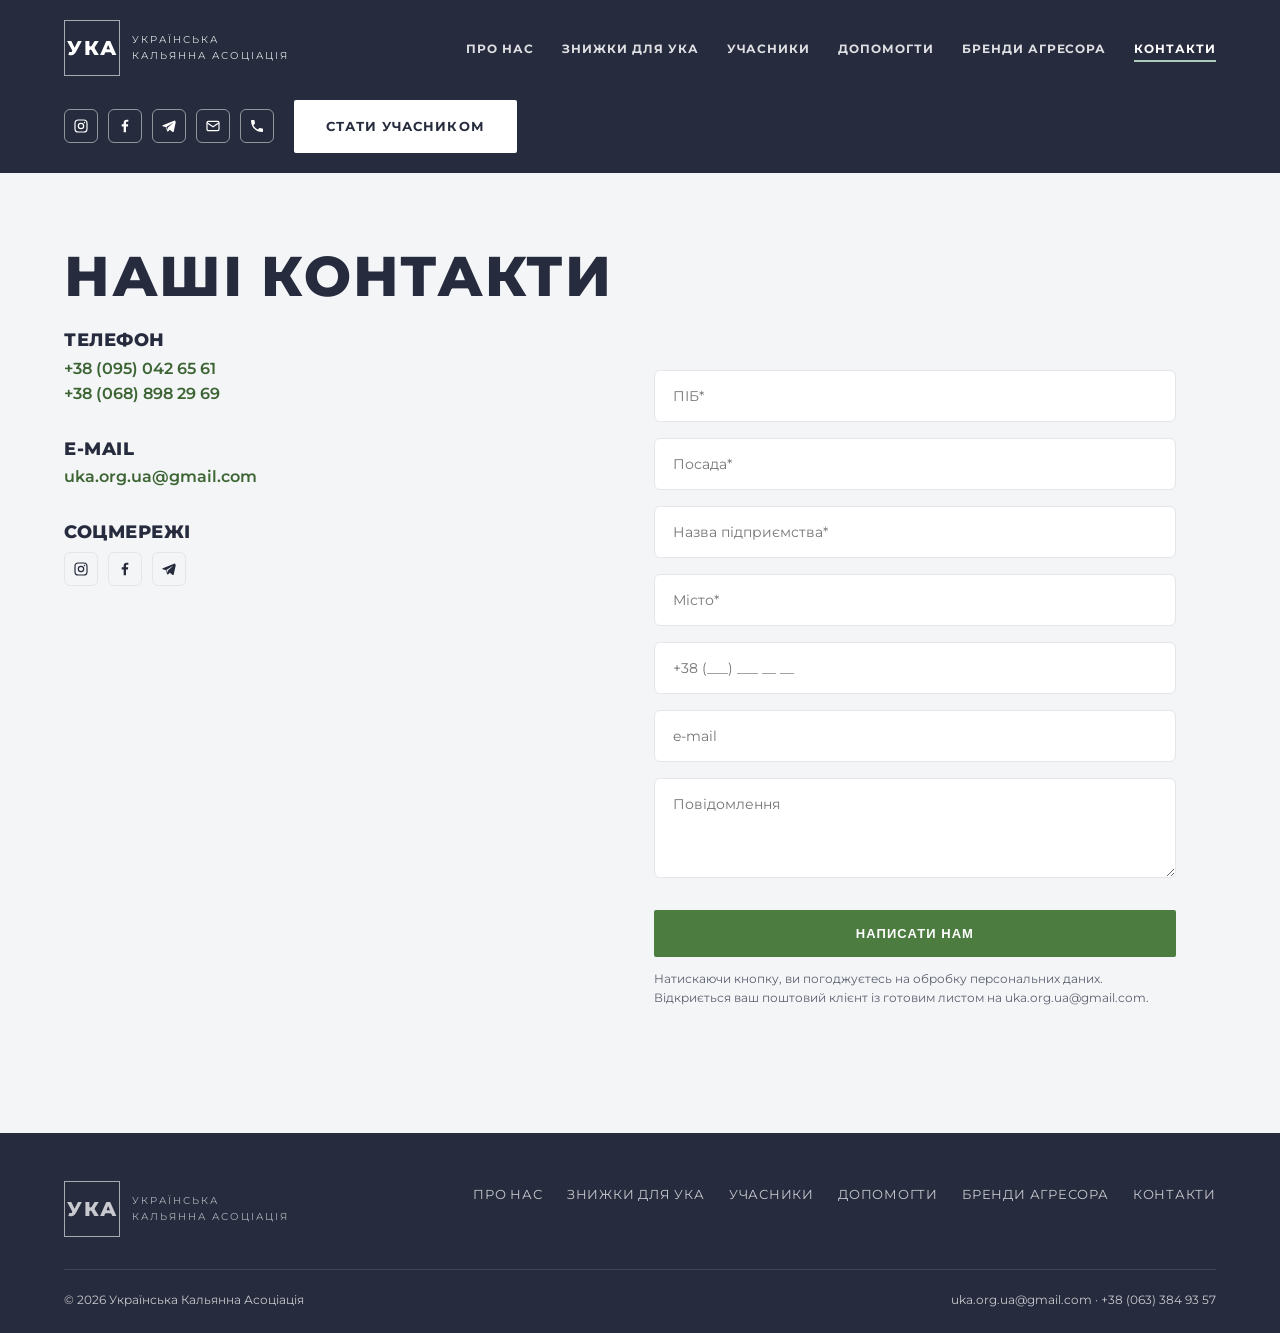
==== contact.html @ a98509ee "Initial commit: УКА site (HTML/CSS/JS)" ====
<!DOCTYPE html>
<html lang="uk">
<head>
<meta charset="UTF-8">
<meta name="viewport" content="width=device-width, initial-scale=1.0">
<title>Контакти — УКА</title>
<link rel="icon" href="assets/img/favicon.svg">
<link rel="preconnect" href="https://fonts.googleapis.com">
<link href="https://fonts.googleapis.com/css2?family=Montserrat:wght@500;700;800&display=swap" rel="stylesheet">
<link rel="stylesheet" href="assets/css/style.css">
</head>
<body>

<header class="site-header header-green">
  <div class="container header-inner">
    <a href="index.html" class="logo">
      <span class="logo-mark">УКА</span>
      <span class="logo-text">українська<br>кальянна асоціація</span>
    </a>
    <nav class="main-nav">
      <ul>
        <li><a href="about.html">Про нас</a></li>
        <li><a href="partners.html">Знижки для УКА</a></li>
        <li><a href="members.html">Учасники</a></li>
        <li><a href="donate.html">Допомогти</a></li>
        <li><a href="brands.html">Бренди агресора</a></li>
        <li><a href="contact.html">Контакти</a></li>
      </ul>
    </nav>
    <div class="header-actions">
      <ul class="socials">
        <li><a href="https://www.instagram.com/uka.co.ua/" target="_blank" rel="noopener" aria-label="Instagram"><svg viewBox="0 0 24 24" fill="none" stroke="currentColor" stroke-width="1.8"><rect x="3" y="3" width="18" height="18" rx="5"/><circle cx="12" cy="12" r="4"/><circle cx="17.3" cy="6.7" r="1" fill="currentColor" stroke="none"/></svg></a></li>
        <li><a href="https://www.facebook.com/profile.php?id=100087682536276" target="_blank" rel="noopener" aria-label="Facebook"><svg viewBox="0 0 24 24" fill="currentColor"><path d="M13.5 21.5v-8.6h2.9l.4-3.4h-3.3V7.3c0-1 .3-1.6 1.7-1.6h1.8V2.7c-.3 0-1.4-.1-2.6-.1-2.6 0-4.4 1.6-4.4 4.5v2.4H7.1v3.4h2.9v8.6h3.5z"/></svg></a></li>
        <li><a href="https://t.me/uka_org" target="_blank" rel="noopener" aria-label="Telegram"><svg viewBox="0 0 24 24" fill="currentColor"><path d="M21.4 3.4 2.8 10.8c-1.2.5-1.2 1.2-.2 1.5l4.8 1.5 1.8 5.6c.2.6.5.8.9.8.4 0 .6-.2.9-.5l2.1-2 4.4 3.2c.8.5 1.4.2 1.6-.7l3-14c.3-1.2-.5-1.7-1.7-1.3ZM8 13.5l9-5.7c.4-.3.8-.1.5.2l-7.4 6.6-.3 3.2z"/></svg></a></li>
        <li><a href="mailto:uka.org.ua@gmail.com" aria-label="Email"><svg viewBox="0 0 24 24" fill="none" stroke="currentColor" stroke-width="1.8"><rect x="3" y="5" width="18" height="14" rx="2"/><path d="M3 7l9 6 9-6"/></svg></a></li>
        <li><a href="tel:+380633849357" aria-label="Телефон"><svg viewBox="0 0 24 24" fill="currentColor"><path d="M6.6 10.8c1.4 2.8 3.8 5.1 6.6 6.6l2.2-2.2c.3-.3.7-.4 1-.2 1.1.4 2.3.6 3.6.6.6 0 1 .4 1 1V20c0 .6-.4 1-1 1C10.5 21 3 13.5 3 4c0-.6.4-1 1-1h3.4c.6 0 1 .4 1 1 0 1.3.2 2.5.6 3.6.1.4 0 .8-.3 1L6.6 10.8Z"/></svg></a></li>
      </ul>
      <a href="become-member.html" class="btn btn-white">Стати учасником</a>
      <button class="nav-toggle" aria-label="Меню">☰</button>
    </div>
  </div>
</header>

<section class="section-alt">
  <div class="container">
    <h1>Наші контакти</h1>
    <div class="contact-grid">
      <div class="contact-info">
        <div class="block">
          <h3>Телефон</h3>
          <p><a href="tel:+380950426561">+38 (095) 042 65 61</a><br><a href="tel:+380688982969">+38 (068) 898 29 69</a></p>
        </div>
        <div class="block">
          <h3>E-mail</h3>
          <p><a href="mailto:uka.org.ua@gmail.com">uka.org.ua@gmail.com</a></p>
        </div>
        <div class="block">
          <h3>Соцмережі</h3>
          <ul class="socials" style="margin-top:8px;">
            <li><a href="https://www.instagram.com/uka.co.ua/" target="_blank" rel="noopener" aria-label="Instagram" style="border-color:var(--border); color:var(--text);"><svg viewBox="0 0 24 24" fill="none" stroke="currentColor" stroke-width="1.8"><rect x="3" y="3" width="18" height="18" rx="5"/><circle cx="12" cy="12" r="4"/><circle cx="17.3" cy="6.7" r="1" fill="currentColor" stroke="none"/></svg></a></li>
            <li><a href="https://www.facebook.com/profile.php?id=100087682536276" target="_blank" rel="noopener" aria-label="Facebook" style="border-color:var(--border); color:var(--text);"><svg viewBox="0 0 24 24" fill="currentColor"><path d="M13.5 21.5v-8.6h2.9l.4-3.4h-3.3V7.3c0-1 .3-1.6 1.7-1.6h1.8V2.7c-.3 0-1.4-.1-2.6-.1-2.6 0-4.4 1.6-4.4 4.5v2.4H7.1v3.4h2.9v8.6h3.5z"/></svg></a></li>
            <li><a href="https://t.me/uka_org" target="_blank" rel="noopener" aria-label="Telegram" style="border-color:var(--border); color:var(--text);"><svg viewBox="0 0 24 24" fill="currentColor"><path d="M21.4 3.4 2.8 10.8c-1.2.5-1.2 1.2-.2 1.5l4.8 1.5 1.8 5.6c.2.6.5.8.9.8.4 0 .6-.2.9-.5l2.1-2 4.4 3.2c.8.5 1.4.2 1.6-.7l3-14c.3-1.2-.5-1.7-1.7-1.3ZM8 13.5l9-5.7c.4-.3.8-.1.5.2l-7.4 6.6-.3 3.2z"/></svg></a></li>
          </ul>
        </div>
      </div>

      <div class="contact-form">
        <form id="contact-form">
          <div class="field"><input type="text" name="fullname" placeholder="ПІБ*" required></div>
          <div class="field"><input type="text" name="position" placeholder="Посада*" required></div>
          <div class="field"><input type="text" name="company" placeholder="Назва підприємства*" required></div>
          <div class="field"><input type="text" name="city" placeholder="Місто*" required></div>
          <div class="field"><input type="tel" name="phone" id="phone" placeholder="+38 (___) ___ __ __" inputmode="tel" autocomplete="tel" maxlength="19" required></div>
          <div class="field"><input type="email" name="email" placeholder="e-mail"></div>
          <div class="field"><textarea name="message" placeholder="Повідомлення"></textarea></div>
          <button type="submit" class="btn">Написати нам</button>
          <p class="form-note">Натискаючи кнопку, ви погоджуєтесь на обробку персональних даних. Відкриється ваш поштовий клієнт із готовим листом на uka.org.ua@gmail.com.</p>
        </form>
        <div class="form-success">Ваш поштовий клієнт відкрився з готовим листом на <strong>uka.org.ua@gmail.com</strong> — залишилось натиснути «Надіслати».</div>
      </div>
    </div>
  </div>
</section>

<footer class="site-footer">
  <div class="container">
    <div class="footer-top">
      <div class="logo">
        <span class="logo-mark">УКА</span>
        <span class="logo-text">українська<br>кальянна асоціація</span>
      </div>
      <nav class="footer-nav">
        <ul>
          <li><a href="about.html">Про нас</a></li>
          <li><a href="partners.html">Знижки для УКА</a></li>
          <li><a href="members.html">Учасники</a></li>
          <li><a href="donate.html">Допомогти</a></li>
          <li><a href="brands.html">Бренди агресора</a></li>
          <li><a href="contact.html">Контакти</a></li>
        </ul>
      </nav>
    </div>
    <div class="footer-bottom">
      <span>© <span id="year"></span> Українська Кальянна Асоціація</span>
      <span>uka.org.ua@gmail.com · +38 (063) 384 93 57</span>
    </div>
  </div>
</footer>

<script src="assets/js/main.js"></script>
</body>
</html>
---- assets/css/style.css ----
/* ===== Design tokens ===== */
:root {
  --navy: #262b3d;
  --navy-soft: #3a4058;
  --green: #4c7c40;
  --green-dark: #3d6534;
  --mint: #a9cbb7;
  --mint-dark: #8fb89f;
  --bg: #ffffff;
  --bg-alt: #f4f5f7;
  --text: #262b3d;
  --text-muted: #5b5f6e;
  --border: #e4e6ea;
  --white: #ffffff;
  --font: 'Montserrat', 'Segoe UI', Arial, sans-serif;
  --container: 1200px;
}

* { box-sizing: border-box; }
html { scroll-behavior: smooth; }

body {
  margin: 0;
  font-family: var(--font);
  color: var(--text);
  background: var(--bg);
  line-height: 1.6;
}

img { max-width: 100%; display: block; }
a { color: inherit; text-decoration: none; }
ul { list-style: none; margin: 0; padding: 0; }

.container {
  max-width: var(--container);
  margin: 0 auto;
  padding: 0 24px;
}

h1, h2, h3, h4 {
  font-weight: 800;
  text-transform: uppercase;
  letter-spacing: 0.03em;
  margin: 0 0 20px;
  line-height: 1.2;
}

h1 { font-size: clamp(32px, 5vw, 56px); }
h2 { font-size: clamp(24px, 3vw, 34px); }
h3 { font-size: 18px; }

p { color: var(--text-muted); margin: 0 0 16px; }

.eyebrow {
  text-transform: uppercase;
  letter-spacing: 0.15em;
  font-size: 13px;
  font-weight: 700;
  color: var(--mint-dark);
}

/* ===== Buttons ===== */
.btn {
  display: inline-flex;
  align-items: center;
  justify-content: center;
  gap: 8px;
  padding: 16px 32px;
  font-weight: 700;
  text-transform: uppercase;
  letter-spacing: 0.08em;
  font-size: 13px;
  border-radius: 2px;
  border: none;
  cursor: pointer;
  transition: transform 0.15s ease, background 0.15s ease, color 0.15s ease;
}
.btn-mint { background: var(--mint); color: var(--navy); }
.btn-mint:hover { background: var(--mint-dark); }
.btn-white { background: var(--white); color: var(--navy); }
.btn-white:hover { transform: translateY(-2px); }
.btn-outline { background: transparent; color: var(--white); border: 1px solid rgba(255,255,255,0.5); }
.btn-outline:hover { background: rgba(255,255,255,0.1); }

/* ===== Header ===== */
.site-header {
  background: var(--navy);
  color: var(--white);
  padding: 20px 0;
  position: relative;
  z-index: 100;
}
.site-header.header-green { background: var(--navy); }

.header-inner {
  display: flex;
  align-items: center;
  justify-content: space-between;
  gap: 24px;
  flex-wrap: wrap;
}

.logo {
  display: flex;
  align-items: center;
  gap: 12px;
  flex-shrink: 0;
}
.logo-mark {
  width: 56px;
  height: 56px;
  border: 1px solid rgba(255,255,255,0.6);
  display: flex;
  align-items: center;
  justify-content: center;
  font-weight: 800;
  font-size: 20px;
  letter-spacing: 2px;
}
.logo-text {
  font-size: 10px;
  letter-spacing: 0.2em;
  text-transform: uppercase;
  line-height: 1.6;
  opacity: 0.85;
}

.main-nav ul {
  display: flex;
  flex-wrap: wrap;
  gap: 20px 28px;
}
.main-nav a {
  font-size: 12px;
  font-weight: 700;
  text-transform: uppercase;
  letter-spacing: 0.08em;
  opacity: 0.85;
  transition: opacity 0.15s ease;
}
.main-nav a:hover,
.main-nav a.active { opacity: 1; border-bottom: 2px solid var(--mint); padding-bottom: 4px; }

.header-actions {
  display: flex;
  align-items: center;
  gap: 20px;
}

.socials {
  display: flex;
  gap: 10px;
}
.socials a {
  width: 34px;
  height: 34px;
  border: 1px solid rgba(255,255,255,0.5);
  border-radius: 6px;
  display: flex;
  align-items: center;
  justify-content: center;
  font-size: 14px;
  transition: background 0.15s ease;
}
.socials a:hover { background: rgba(255,255,255,0.15); }
.socials a svg { width: 16px; height: 16px; }

.nav-toggle {
  display: none;
  background: none;
  border: 1px solid rgba(255,255,255,0.5);
  color: var(--white);
  width: 42px;
  height: 42px;
  border-radius: 6px;
  font-size: 18px;
  cursor: pointer;
}

/* ===== Hero ===== */
.hero {
  background: var(--navy);
  color: var(--white);
  padding: 100px 0 130px;
  text-align: center;
}
.hero h1 { color: var(--white); margin-bottom: 40px; }
.page-hero {
  background: var(--green);
  color: var(--white);
  padding: 60px 0 80px;
}
.page-hero h1 { color: var(--white); margin: 0; }

/* ===== Sections ===== */
section { padding: 70px 0; }
.section-alt { background: var(--bg-alt); }
.section-narrow { max-width: 860px; }

.lead {
  font-size: 18px;
  color: var(--text-muted);
  max-width: 760px;
}

/* ===== Goals grid ===== */
.goals-grid {
  display: grid;
  grid-template-columns: repeat(auto-fit, minmax(240px, 1fr));
  gap: 32px;
  margin-top: 40px;
}
.goal-card {
  padding: 28px;
  border: 1px solid var(--border);
  border-radius: 8px;
  background: var(--white);
}
.goal-card h3 { color: var(--green-dark); margin-bottom: 12px; }
.goal-card p { margin: 0; font-size: 14px; }

/* ===== Accordion ===== */
.accordion-item {
  border-bottom: 1px solid var(--border);
}
.accordion-trigger {
  width: 100%;
  background: none;
  border: none;
  text-align: left;
  padding: 24px 0;
  display: flex;
  justify-content: space-between;
  align-items: center;
  font-family: var(--font);
  font-weight: 800;
  text-transform: uppercase;
  letter-spacing: 0.03em;
  font-size: 18px;
  cursor: pointer;
  color: var(--text);
}
.accordion-trigger .chevron { transition: transform 0.2s ease; font-size: 14px; }
.accordion-item.open .chevron { transform: rotate(180deg); }
.accordion-panel {
  max-height: 0;
  overflow: hidden;
  transition: max-height 0.3s ease;
}
.accordion-panel-inner { padding-bottom: 28px; }
.accordion-panel-inner p { white-space: pre-line; }

/* ===== Partner / member lists ===== */
.partner-category { margin-bottom: 48px; }
.partner-category h2 { color: var(--green-dark); }
.partner-grid {
  display: grid;
  grid-template-columns: repeat(auto-fill, minmax(240px, 1fr));
  gap: 20px;
  margin-top: 24px;
}
.partner-card {
  padding: 20px;
  border: 1px solid var(--border);
  border-radius: 8px;
  display: flex;
  flex-direction: column;
  align-items: flex-start;
}
.partner-logo {
  max-height: 40px;
  max-width: 100%;
  width: auto;
  object-fit: contain;
  margin-bottom: 14px;
}
.partner-card .name { font-weight: 700; margin-bottom: 4px; }
.partner-card .desc { font-size: 13px; color: var(--text-muted); margin: 0; }

/* ===== Brands table ===== */
.brands-toolbar {
  display: flex;
  gap: 16px;
  flex-wrap: wrap;
  align-items: center;
  margin: 32px 0;
}
.brands-toolbar input {
  flex: 1;
  min-width: 220px;
  padding: 14px 18px;
  border: 1px solid var(--border);
  border-radius: 6px;
  font-family: var(--font);
  font-size: 14px;
}
.brands-count { font-size: 13px; color: var(--text-muted); }

.brands-table-wrap {
  overflow-x: auto;
  border: 1px solid var(--border);
  border-radius: 8px;
}
table.brands-table {
  width: 100%;
  border-collapse: collapse;
  font-size: 14px;
}
.brands-table th {
  text-align: left;
  background: var(--bg-alt);
  padding: 14px 18px;
  text-transform: uppercase;
  font-size: 11px;
  letter-spacing: 0.08em;
  color: var(--text-muted);
  white-space: nowrap;
}
.brands-table td {
  padding: 12px 18px;
  border-top: 1px solid var(--border);
  vertical-align: top;
}
.brands-table tr:hover td { background: var(--bg-alt); }
.brands-table a { color: var(--green-dark); word-break: break-all; }

/* ===== Donate / bank block ===== */
.bank-card {
  background: var(--bg-alt);
  border-radius: 12px;
  padding: 32px;
  margin-top: 24px;
}
.bank-card dl { margin: 0; }
.bank-card dt {
  font-size: 12px;
  text-transform: uppercase;
  letter-spacing: 0.08em;
  color: var(--text-muted);
  margin-top: 18px;
}
.bank-card dt:first-child { margin-top: 0; }
.bank-card dd { margin: 4px 0 0; font-weight: 600; }

/* ===== Contact ===== */
.contact-grid {
  display: grid;
  grid-template-columns: 1fr 1.2fr;
  gap: 48px;
  align-items: start;
}
.contact-info h3 { margin-bottom: 4px; }
.contact-info .block { margin-bottom: 32px; }
.contact-info a { color: var(--green-dark); font-weight: 600; }

.contact-form {
  background: var(--bg-alt);
  border-radius: 12px;
  padding: 40px;
}
.contact-form .field {
  margin-bottom: 16px;
}
.field-hint {
  display: block;
  font-size: 12px;
  color: var(--text-muted);
  margin-top: 6px;
}
.contact-form input,
.contact-form textarea {
  width: 100%;
  padding: 16px 18px;
  border: 1px solid var(--border);
  border-radius: 6px;
  font-family: var(--font);
  font-size: 14px;
  background: var(--white);
}
.contact-form textarea { resize: vertical; min-height: 100px; }
.contact-form button { width: 100%; margin-top: 8px; background: var(--green); color: var(--white); }
.contact-form button:hover { background: var(--green-dark); }
.form-note { font-size: 12px; color: var(--text-muted); margin-top: 12px; }
.form-success {
  display: none;
  background: var(--green);
  color: var(--white);
  padding: 20px;
  border-radius: 8px;
  margin-top: 16px;
  font-weight: 600;
}
.form-success.visible { display: block; }

/* ===== Membership terms ===== */
.terms-box {
  background: var(--bg-alt);
  border-left: 4px solid var(--green);
  padding: 28px 32px;
  border-radius: 4px;
  margin: 24px 0 32px;
}

/* ===== Footer ===== */
.site-footer {
  background: var(--navy);
  color: rgba(255,255,255,0.75);
  padding: 48px 0 24px;
}
.footer-top {
  display: flex;
  justify-content: space-between;
  flex-wrap: wrap;
  gap: 32px;
  padding-bottom: 32px;
  border-bottom: 1px solid rgba(255,255,255,0.12);
}
.footer-nav ul { display: flex; flex-wrap: wrap; gap: 16px 24px; }
.footer-nav a { font-size: 13px; text-transform: uppercase; letter-spacing: 0.06em; }
.footer-bottom {
  display: flex;
  justify-content: space-between;
  align-items: center;
  flex-wrap: wrap;
  gap: 12px;
  padding-top: 20px;
  font-size: 12px;
}

/* ===== Responsive ===== */
@media (max-width: 900px) {
  .main-nav, .header-actions .socials { display: none; }
  .nav-toggle { display: flex; align-items: center; justify-content: center; }
  .site-header.nav-open .main-nav {
    display: block;
    width: 100%;
    order: 3;
  }
  .site-header.nav-open .main-nav ul { flex-direction: column; gap: 16px; padding-top: 20px; }
  .contact-grid { grid-template-columns: 1fr; }
}

@media (max-width: 600px) {
  .hero { padding: 70px 0 90px; }
  section { padding: 48px 0; }
}
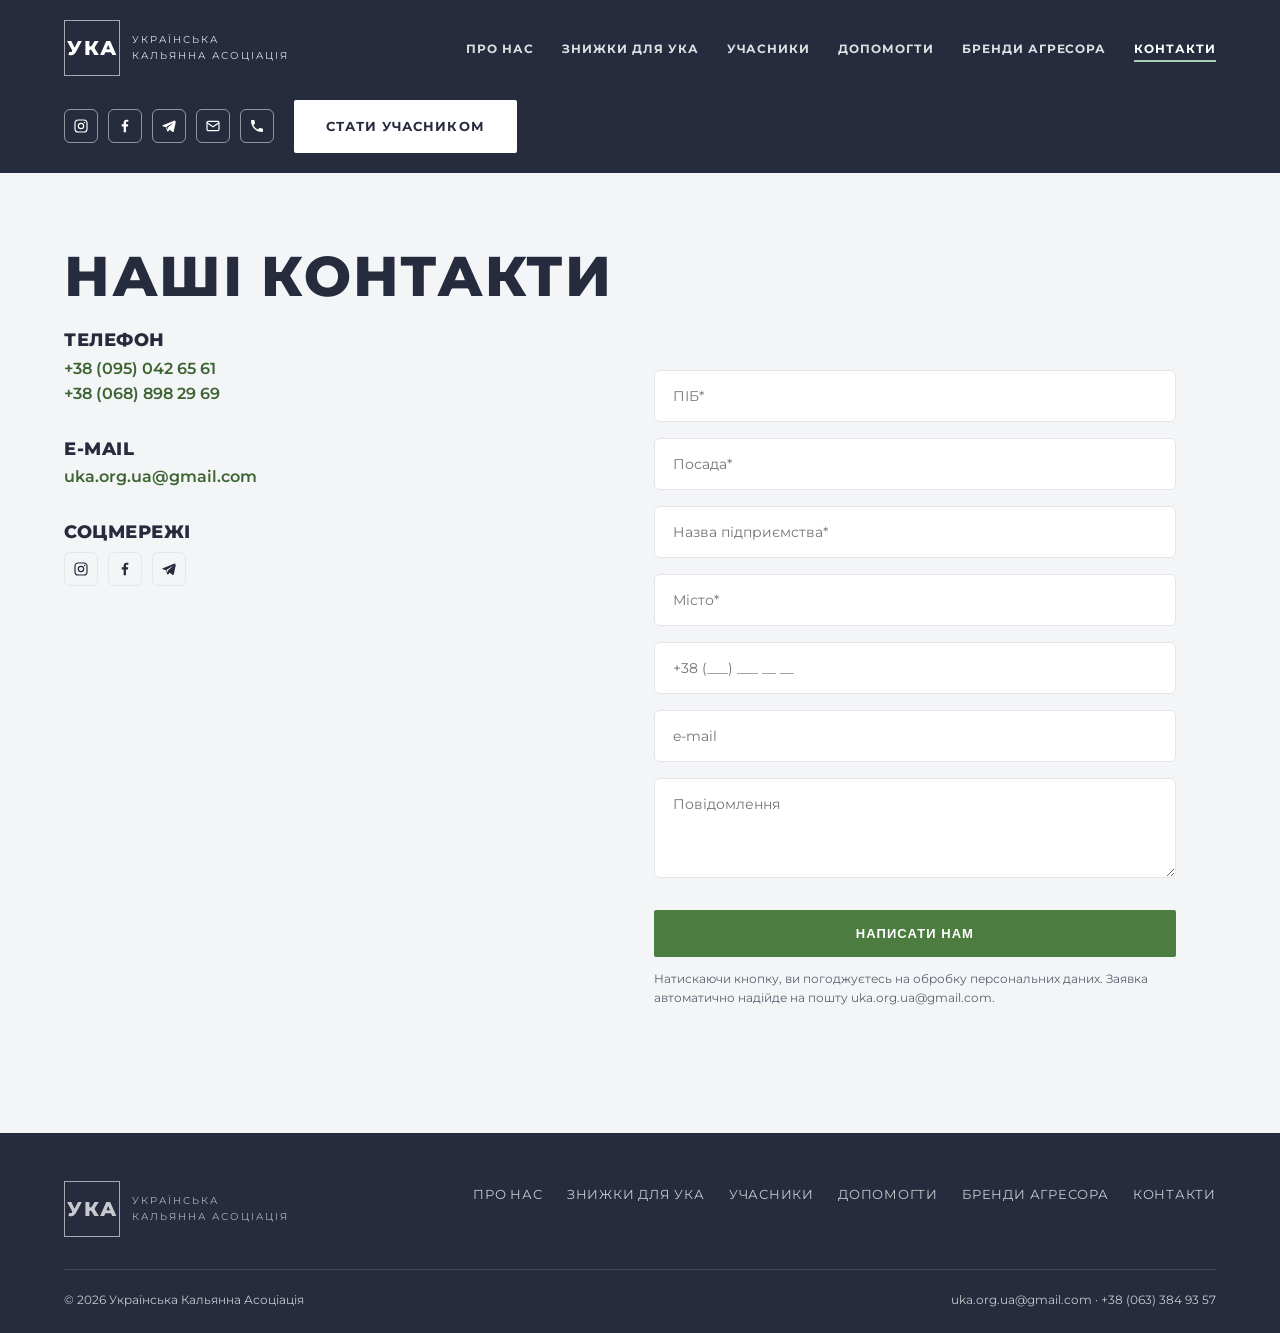
==== commit 82f555a5: "Send contact form via Cloudflare Email Routing Worker, with mailto fallback" ====
--- a/contact.html
+++ b/contact.html
@@ -74,9 +74,9 @@
           <div class="field"><input type="email" name="email" placeholder="e-mail"></div>
           <div class="field"><textarea name="message" placeholder="Повідомлення"></textarea></div>
           <button type="submit" class="btn">Написати нам</button>
-          <p class="form-note">Натискаючи кнопку, ви погоджуєтесь на обробку персональних даних. Відкриється ваш поштовий клієнт із готовим листом на uka.org.ua@gmail.com.</p>
+          <p class="form-note">Натискаючи кнопку, ви погоджуєтесь на обробку персональних даних. Заявка автоматично надійде на пошту uka.org.ua@gmail.com.</p>
         </form>
-        <div class="form-success">Ваш поштовий клієнт відкрився з готовим листом на <strong>uka.org.ua@gmail.com</strong> — залишилось натиснути «Надіслати».</div>
+        <div class="form-success"></div>
       </div>
     </div>
   </div>
--- a/assets/css/style.css
+++ b/assets/css/style.css
@@ -277,6 +277,21 @@
 .partner-card .name { font-weight: 700; margin-bottom: 4px; }
 .partner-card .desc { font-size: 13px; color: var(--text-muted); margin: 0; }
 
+.venue-grid {
+  display: grid;
+  grid-template-columns: repeat(auto-fill, minmax(140px, 1fr));
+  gap: 16px;
+}
+.venue-grid img {
+  width: 100%;
+  aspect-ratio: 1.6;
+  object-fit: contain;
+  border: 1px solid var(--border);
+  border-radius: 8px;
+  padding: 10px;
+  background: var(--navy);
+}
+
 /* ===== Brands table ===== */
 .brands-toolbar {
   display: flex;
